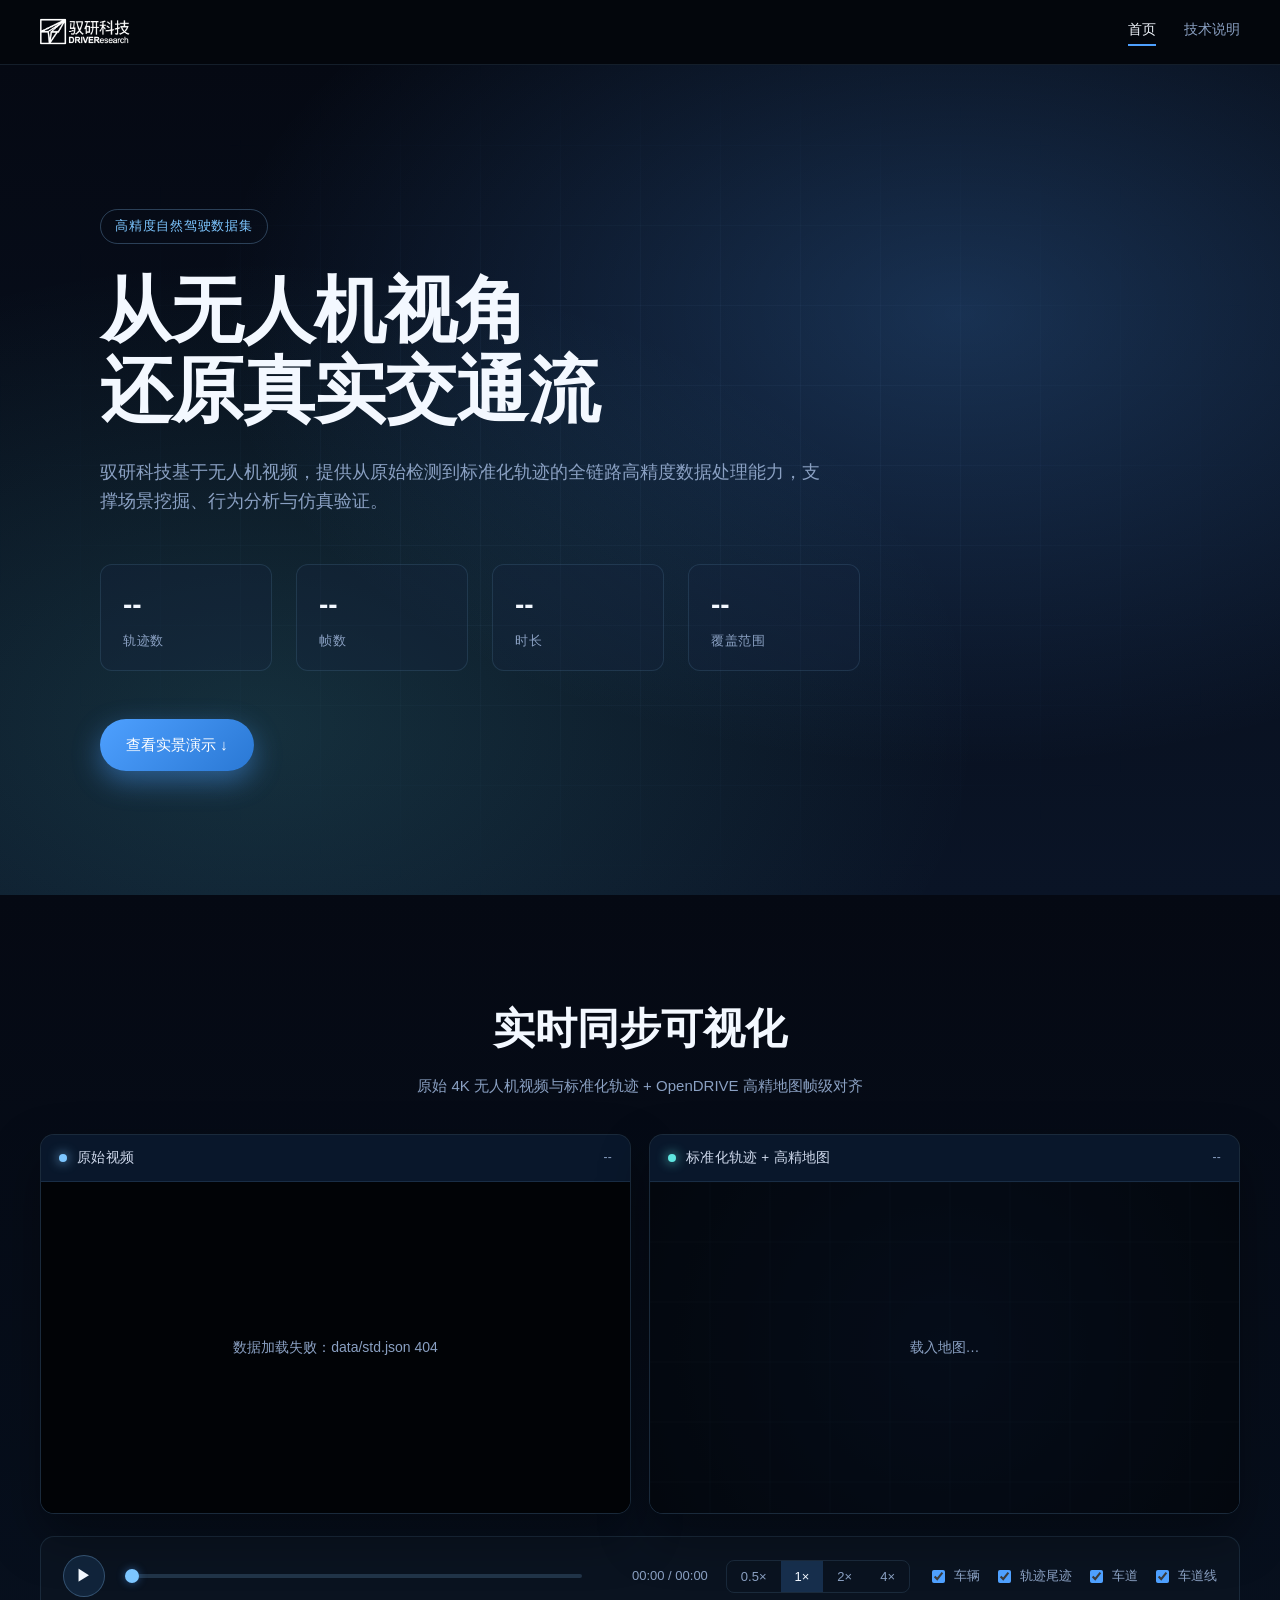
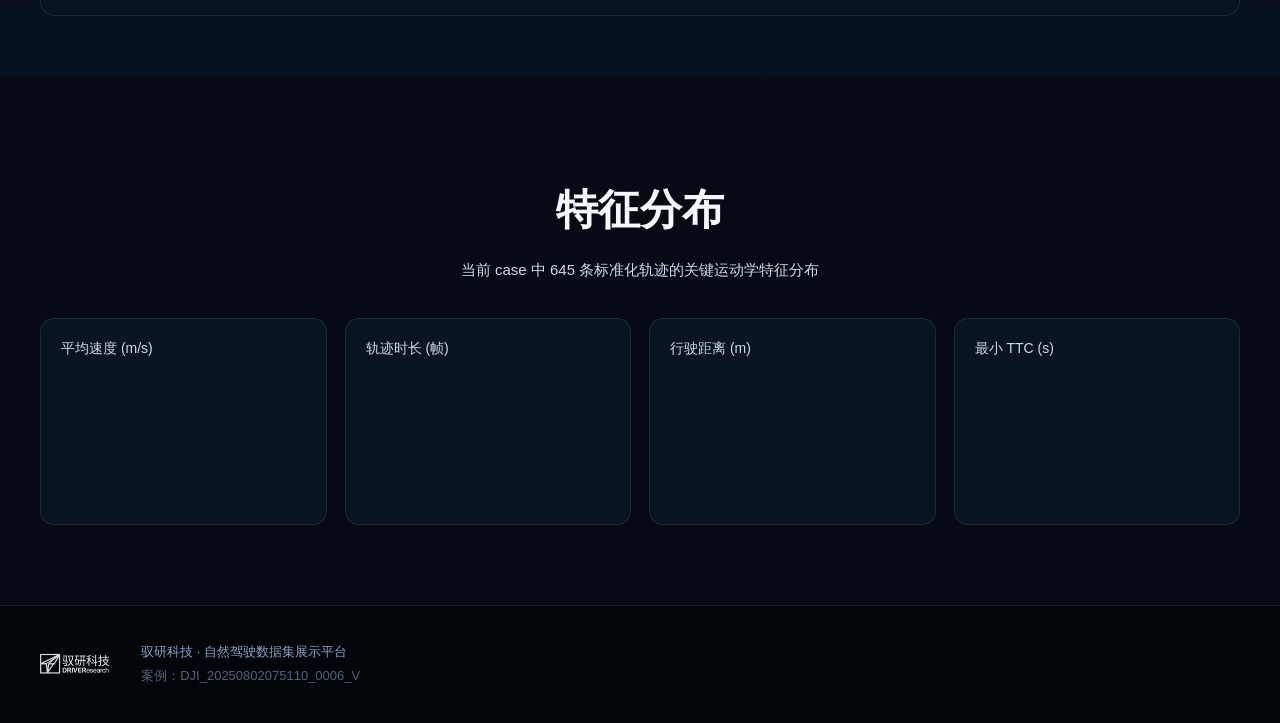
==== docs/index.html @ de08773f "init: 驭研科技对外宣传站点 - 静态站点（docs/）：首页 hero + 视频/地图同步舞台 + 特征分布 + 技术页 - 视频/地图按帧同步，世界坐标系 (m, y-up) 与 canvas" ====
<!DOCTYPE html>
<html lang="zh-CN">
<head>
    <meta charset="UTF-8">
    <meta name="viewport" content="width=device-width, initial-scale=1.0">
    <title>驭研科技 · 自然驾驶数据集</title>
    <link rel="stylesheet" href="style.css">
    <link rel="icon" href="logo/驭研科技Logo-图形-蓝色透明底.png">
</head>
<body class="page-home">

<header class="site-header">
    <a class="brand" href="index.html">
        <img src="logo/驭研科技Logo-图形&文字-白色透明底.png" alt="驭研科技">
    </a>
    <nav class="site-nav">
        <a href="index.html" class="active">首页</a>
        <a href="tech.html">技术说明</a>
    </nav>
</header>

<section class="hero">
    <div class="hero-bg" id="heroBg"></div>
    <div class="hero-inner">
        <div class="hero-eyebrow">高精度自然驾驶数据集</div>
        <h1 class="hero-title">从无人机视角<br>还原真实交通流</h1>
        <p class="hero-sub">驭研科技基于无人机视频，提供从原始检测到标准化轨迹的全链路高精度数据处理能力，支撑场景挖掘、行为分析与仿真验证。</p>
        <div class="hero-meta" id="heroMeta">
            <div class="meta-item"><span class="meta-num" id="kpiTracks">--</span><span class="meta-label">轨迹数</span></div>
            <div class="meta-item"><span class="meta-num" id="kpiFrames">--</span><span class="meta-label">帧数</span></div>
            <div class="meta-item"><span class="meta-num" id="kpiDuration">--</span><span class="meta-label">时长</span></div>
            <div class="meta-item"><span class="meta-num" id="kpiArea">--</span><span class="meta-label">覆盖范围</span></div>
        </div>
        <a href="#showcase" class="hero-cta">查看实景演示 ↓</a>
    </div>
</section>

<section class="showcase" id="showcase">
    <div class="showcase-head">
        <h2>实时同步可视化</h2>
        <p class="showcase-sub">原始 4K 无人机视频与标准化轨迹 + OpenDRIVE 高精地图帧级对齐</p>
    </div>

    <div class="stage" id="stage">
        <div class="stage-pane stage-video">
            <div class="pane-label">
                <span class="dot dot-blue"></span>
                <span>原始视频</span>
                <span class="pane-meta" id="videoMeta">--</span>
            </div>
            <div class="video-wrap" id="videoWrap">
                <video id="videoPlayer" preload="metadata" muted playsinline></video>
                <div class="video-loading" id="videoLoading">载入中…</div>
            </div>
        </div>

        <div class="stage-pane stage-map">
            <div class="pane-label">
                <span class="dot dot-cyan"></span>
                <span>标准化轨迹 + 高精地图</span>
                <span class="pane-meta" id="mapMeta">--</span>
            </div>
            <div class="map-wrap" id="mapWrap">
                <canvas id="mapCanvas"></canvas>
                <div class="map-loading" id="mapLoading">载入地图…</div>
            </div>
        </div>
    </div>

    <div class="stage-controls">
        <button id="playBtn" class="ctrl-btn" aria-label="播放/暂停">▶</button>
        <div class="seek">
            <input id="seekBar" type="range" min="0" max="1000" value="0" step="1">
            <span class="seek-time" id="seekTime">00:00 / 00:00</span>
        </div>
        <div class="speed-group" role="group" aria-label="播放速度">
            <button class="speed-btn" data-rate="0.5">0.5×</button>
            <button class="speed-btn active" data-rate="1">1×</button>
            <button class="speed-btn" data-rate="2">2×</button>
            <button class="speed-btn" data-rate="4">4×</button>
        </div>
        <div class="layer-group">
            <label class="toggle"><input type="checkbox" id="toggleBoxes" checked><span>车辆</span></label>
            <label class="toggle"><input type="checkbox" id="toggleTrails" checked><span>轨迹尾迹</span></label>
            <label class="toggle"><input type="checkbox" id="toggleLanes" checked><span>车道</span></label>
            <label class="toggle"><input type="checkbox" id="toggleMarkings" checked><span>车道线</span></label>
        </div>
    </div>
</section>

<section class="trends" id="trends">
    <div class="trends-head">
        <h2>特征分布</h2>
        <p>当前 case 中 645 条标准化轨迹的关键运动学特征分布</p>
    </div>
    <div class="trend-grid" id="trendGrid">
        <div class="trend-card"><h4>平均速度 (m/s)</h4><canvas data-feature="meanVelocity"></canvas></div>
        <div class="trend-card"><h4>轨迹时长 (帧)</h4><canvas data-feature="numFrames"></canvas></div>
        <div class="trend-card"><h4>行驶距离 (m)</h4><canvas data-feature="traveledDistance"></canvas></div>
        <div class="trend-card"><h4>最小 TTC (s)</h4><canvas data-feature="minTTC"></canvas></div>
    </div>
</section>

<footer class="site-footer">
    <div class="foot-inner">
        <img class="foot-logo" src="logo/驭研科技Logo-图形&文字-白色透明底.png" alt="驭研科技">
        <div class="foot-copy">
            <p>驭研科技 · 自然驾驶数据集展示平台</p>
            <p class="foot-dim">案例：<span id="footCase">--</span></p>
        </div>
    </div>
</footer>

<script src="app.js"></script>
</body>
</html>
---- docs/style.css ----
/* ================================================================
   驭研科技 · 宣传展示平台
   ================================================================ */

:root {
    --bg-deep: #04070d;
    --bg-mid: #0a1320;
    --bg-soft: #11203a;
    --line: rgba(140, 200, 255, 0.12);
    --line-strong: rgba(140, 200, 255, 0.28);
    --text-strong: #f3f8ff;
    --text: #cfd9ec;
    --text-dim: #8aa0c2;
    --accent: #4ea0ff;
    --accent-bright: #7dc6ff;
    --accent-glow: rgba(78, 160, 255, 0.45);
    --cyan: #5fe6e0;
    --warn: #ffb05c;
    --pane-radius: 14px;
}

* { box-sizing: border-box; }

html, body {
    margin: 0;
    padding: 0;
    background: var(--bg-deep);
    color: var(--text);
    font-family: -apple-system, BlinkMacSystemFont, "Segoe UI", "PingFang SC", "Microsoft YaHei",
                 "Helvetica Neue", Arial, sans-serif;
    font-size: 15px;
    line-height: 1.6;
    -webkit-font-smoothing: antialiased;
}

a { color: inherit; text-decoration: none; }
button { font-family: inherit; }

/* ===== Header ============================================== */
.site-header {
    position: sticky;
    top: 0;
    z-index: 50;
    display: flex;
    align-items: center;
    justify-content: space-between;
    padding: 14px 40px;
    background: rgba(4, 7, 13, 0.78);
    backdrop-filter: blur(14px);
    -webkit-backdrop-filter: blur(14px);
    border-bottom: 1px solid var(--line);
}
.brand img { height: 36px; display: block; }
.site-nav {
    display: flex;
    gap: 28px;
    font-size: 14px;
}
.site-nav a {
    color: var(--text-dim);
    padding-bottom: 4px;
    border-bottom: 2px solid transparent;
    transition: color 0.2s ease, border-color 0.2s ease;
}
.site-nav a:hover { color: var(--text-strong); }
.site-nav a.active {
    color: var(--text-strong);
    border-bottom-color: var(--accent);
}

/* ===== Hero ================================================ */
.hero {
    position: relative;
    min-height: calc(100vh - 70px);
    padding: 80px 60px 60px;
    overflow: hidden;
    display: flex;
    align-items: center;
}
.hero-bg {
    position: absolute;
    inset: 0;
    background:
        radial-gradient(ellipse at 75% 30%, rgba(78, 160, 255, 0.25), transparent 55%),
        radial-gradient(ellipse at 20% 80%, rgba(95, 230, 224, 0.14), transparent 50%),
        linear-gradient(180deg, #050913 0%, #0a1426 100%);
    z-index: 0;
}
.hero-bg::after {
    content: "";
    position: absolute;
    inset: 0;
    background-image:
        linear-gradient(rgba(140, 200, 255, 0.04) 1px, transparent 1px),
        linear-gradient(90deg, rgba(140, 200, 255, 0.04) 1px, transparent 1px);
    background-size: 80px 80px;
    mask-image: radial-gradient(ellipse at center, black 30%, transparent 75%);
    -webkit-mask-image: radial-gradient(ellipse at center, black 30%, transparent 75%);
}
.hero-inner {
    position: relative;
    z-index: 1;
    max-width: 1080px;
    margin: 0 auto;
    width: 100%;
}
.hero-eyebrow {
    display: inline-block;
    padding: 6px 14px;
    border: 1px solid var(--line-strong);
    border-radius: 999px;
    color: var(--accent-bright);
    font-size: 13px;
    letter-spacing: 0.06em;
    margin-bottom: 26px;
}
.hero-title {
    font-size: clamp(40px, 5.6vw, 72px);
    line-height: 1.12;
    margin: 0 0 28px;
    color: var(--text-strong);
    font-weight: 700;
    letter-spacing: -0.01em;
}
.hero-sub {
    max-width: 720px;
    font-size: 18px;
    color: var(--text-dim);
    margin: 0 0 48px;
}
.hero-meta {
    display: grid;
    grid-template-columns: repeat(4, minmax(120px, 1fr));
    gap: 24px;
    max-width: 760px;
    margin-bottom: 48px;
}
.meta-item {
    padding: 18px 22px;
    border: 1px solid var(--line);
    border-radius: 12px;
    background: rgba(20, 35, 60, 0.35);
}
.meta-num {
    display: block;
    font-size: 28px;
    color: var(--text-strong);
    font-weight: 600;
    font-feature-settings: "tnum";
}
.meta-label {
    display: block;
    color: var(--text-dim);
    font-size: 13px;
    margin-top: 4px;
    letter-spacing: 0.04em;
}
.hero-cta {
    display: inline-flex;
    align-items: center;
    gap: 8px;
    padding: 14px 26px;
    border-radius: 999px;
    background: linear-gradient(135deg, var(--accent), #2a78d4);
    color: white;
    font-weight: 500;
    box-shadow: 0 10px 28px var(--accent-glow);
    transition: transform 0.2s ease, box-shadow 0.2s ease;
}
.hero-cta:hover {
    transform: translateY(-2px);
    box-shadow: 0 14px 36px var(--accent-glow);
}

/* ===== Showcase ============================================ */
.showcase {
    padding: 100px 40px 60px;
    background: linear-gradient(180deg, #050913 0%, #07101e 100%);
}
.showcase-head, .trends-head {
    max-width: 1320px;
    margin: 0 auto 36px;
    text-align: center;
}
.showcase-head h2, .trends-head h2 {
    font-size: clamp(28px, 3.5vw, 42px);
    margin: 0 0 12px;
    color: var(--text-strong);
}
.showcase-sub {
    color: var(--text-dim);
    margin: 0;
}

.stage {
    max-width: 1440px;
    margin: 0 auto;
    display: grid;
    grid-template-columns: 1fr 1fr;
    gap: 18px;
}
@media (max-width: 1100px) {
    .stage { grid-template-columns: 1fr; }
}

.stage-pane {
    background: var(--bg-mid);
    border: 1px solid var(--line);
    border-radius: var(--pane-radius);
    overflow: hidden;
    box-shadow: 0 22px 50px rgba(0, 0, 0, 0.35);
}
.pane-label {
    display: flex;
    align-items: center;
    gap: 10px;
    padding: 12px 18px;
    background: rgba(10, 25, 50, 0.65);
    border-bottom: 1px solid var(--line);
    font-size: 13.5px;
    color: var(--text);
    letter-spacing: 0.02em;
}
.pane-meta {
    margin-left: auto;
    color: var(--text-dim);
    font-feature-settings: "tnum";
    font-size: 12px;
}
.dot {
    width: 8px;
    height: 8px;
    border-radius: 50%;
    box-shadow: 0 0 12px currentColor;
}
.dot-blue { background: var(--accent-bright); color: var(--accent-bright); }
.dot-cyan { background: var(--cyan); color: var(--cyan); }

.video-wrap, .map-wrap {
    position: relative;
    aspect-ratio: 16 / 9;
    background: #02050a;
}
.video-wrap video {
    width: 100%;
    height: 100%;
    object-fit: contain;
    background: black;
    display: block;
}
.video-wrap canvas, .map-wrap canvas {
    position: absolute;
    inset: 0;
    width: 100%;
    height: 100%;
    pointer-events: none;
}
.map-wrap canvas {
    pointer-events: auto;
    cursor: grab;
}
.video-loading, .map-loading {
    position: absolute;
    inset: 0;
    display: flex;
    align-items: center;
    justify-content: center;
    color: var(--text-dim);
    font-size: 14px;
    background: rgba(2, 5, 10, 0.6);
    transition: opacity 0.4s ease;
}
.video-loading.hide, .map-loading.hide {
    opacity: 0;
    pointer-events: none;
}

/* ===== Controls ============================================ */
.stage-controls {
    max-width: 1440px;
    margin: 22px auto 0;
    padding: 18px 22px;
    background: var(--bg-mid);
    border: 1px solid var(--line);
    border-radius: var(--pane-radius);
    display: flex;
    align-items: center;
    flex-wrap: wrap;
    gap: 18px;
}
.ctrl-btn {
    width: 42px;
    height: 42px;
    border-radius: 50%;
    border: 1px solid var(--line-strong);
    background: rgba(78, 160, 255, 0.12);
    color: var(--text-strong);
    font-size: 16px;
    cursor: pointer;
    transition: all 0.2s ease;
}
.ctrl-btn:hover {
    background: rgba(78, 160, 255, 0.22);
    border-color: var(--accent);
}
.seek {
    flex: 1 1 280px;
    display: flex;
    align-items: center;
    gap: 14px;
    min-width: 240px;
}
#seekBar {
    flex: 1;
    appearance: none;
    -webkit-appearance: none;
    height: 4px;
    background: rgba(140, 200, 255, 0.18);
    border-radius: 2px;
}
#seekBar::-webkit-slider-thumb {
    -webkit-appearance: none;
    width: 14px;
    height: 14px;
    border-radius: 50%;
    background: var(--accent-bright);
    box-shadow: 0 0 8px var(--accent-glow);
    cursor: pointer;
}
#seekBar::-moz-range-thumb {
    width: 14px;
    height: 14px;
    border-radius: 50%;
    background: var(--accent-bright);
    border: none;
}
.seek-time {
    font-feature-settings: "tnum";
    font-size: 13px;
    color: var(--text-dim);
    min-width: 110px;
    text-align: right;
}
.speed-group {
    display: inline-flex;
    border: 1px solid var(--line);
    border-radius: 8px;
    overflow: hidden;
}
.speed-btn {
    background: transparent;
    color: var(--text-dim);
    border: none;
    padding: 8px 14px;
    cursor: pointer;
    font-size: 13px;
    transition: all 0.18s ease;
}
.speed-btn:hover { color: var(--text-strong); }
.speed-btn.active {
    background: rgba(78, 160, 255, 0.2);
    color: var(--text-strong);
}
.layer-group {
    display: flex;
    gap: 14px;
    flex-wrap: wrap;
}
.toggle {
    display: inline-flex;
    align-items: center;
    gap: 6px;
    color: var(--text-dim);
    font-size: 13px;
    cursor: pointer;
    user-select: none;
}
.toggle input { accent-color: var(--accent); }
.toggle:hover { color: var(--text); }

/* ===== Trends ============================================== */
.trends {
    padding: 100px 40px 80px;
    background: #050a14;
}
.trend-grid {
    max-width: 1440px;
    margin: 0 auto;
    display: grid;
    grid-template-columns: repeat(auto-fit, minmax(280px, 1fr));
    gap: 18px;
}
.trend-card {
    background: var(--bg-mid);
    border: 1px solid var(--line);
    border-radius: var(--pane-radius);
    padding: 18px 20px 14px;
}
.trend-card h4 {
    font-size: 14px;
    color: var(--text);
    margin: 0 0 10px;
    font-weight: 500;
}
.trend-card canvas {
    width: 100%;
    height: 140px;
    display: block;
}

/* ===== Footer ============================================== */
.site-footer {
    background: #02050a;
    border-top: 1px solid var(--line);
    padding: 36px 40px;
    color: var(--text-dim);
    font-size: 13px;
}
.foot-inner {
    max-width: 1440px;
    margin: 0 auto;
    display: flex;
    align-items: center;
    gap: 24px;
}
.foot-logo { height: 28px; opacity: 0.85; }
.foot-copy p { margin: 0; }
.foot-dim { opacity: 0.6; margin-top: 4px !important; }

/* ===== Tech page =========================================== */
.tech-hero {
    padding: 90px 40px 60px;
    text-align: center;
    background: linear-gradient(180deg, #050913 0%, #0a1426 100%);
}
.tech-hero h1 {
    font-size: clamp(36px, 4.5vw, 56px);
    margin: 0 0 14px;
    color: var(--text-strong);
}
.tech-hero p {
    color: var(--text-dim);
    max-width: 700px;
    margin: 0 auto;
}

.pipeline {
    max-width: 1280px;
    margin: 0 auto;
    padding: 60px 40px;
}
.pipeline-flow {
    display: grid;
    grid-template-columns: repeat(6, 1fr);
    gap: 14px;
    margin-bottom: 60px;
}
@media (max-width: 1100px) { .pipeline-flow { grid-template-columns: repeat(3, 1fr); } }
@media (max-width: 700px) { .pipeline-flow { grid-template-columns: repeat(2, 1fr); } }

.pipe-step {
    position: relative;
    padding: 22px 18px;
    background: var(--bg-mid);
    border: 1px solid var(--line);
    border-radius: 12px;
    transition: transform 0.2s ease, border-color 0.2s ease;
}
.pipe-step:hover {
    transform: translateY(-4px);
    border-color: var(--accent);
}
.pipe-step .step-num {
    color: var(--accent-bright);
    font-size: 12px;
    letter-spacing: 0.1em;
    margin-bottom: 6px;
}
.pipe-step h3 {
    font-size: 16px;
    color: var(--text-strong);
    margin: 0 0 10px;
}
.pipe-step p {
    font-size: 13px;
    color: var(--text-dim);
    margin: 0;
    line-height: 1.55;
}

.modules {
    max-width: 1280px;
    margin: 0 auto;
    padding: 0 40px 100px;
}
.modules h2 {
    font-size: clamp(26px, 3vw, 36px);
    margin: 0 0 30px;
    color: var(--text-strong);
}
.module-grid {
    display: grid;
    grid-template-columns: repeat(auto-fit, minmax(300px, 1fr));
    gap: 18px;
}
.module-card {
    background: var(--bg-mid);
    border: 1px solid var(--line);
    border-radius: 12px;
    padding: 26px;
}
.module-card h3 {
    font-size: 17px;
    color: var(--text-strong);
    margin: 0 0 14px;
    display: flex;
    align-items: center;
    gap: 10px;
}
.module-card .mod-tag {
    display: inline-block;
    font-size: 11px;
    color: var(--accent-bright);
    background: rgba(78, 160, 255, 0.14);
    border: 1px solid rgba(78, 160, 255, 0.3);
    border-radius: 4px;
    padding: 2px 8px;
    letter-spacing: 0.06em;
}
.module-card ul {
    margin: 0;
    padding-left: 18px;
    color: var(--text-dim);
    font-size: 13.5px;
    line-height: 1.75;
}
.module-card ul li::marker { color: var(--accent); }

.accuracy {
    max-width: 1280px;
    margin: 0 auto;
    padding: 0 40px 120px;
}
.accuracy h2 {
    font-size: clamp(26px, 3vw, 36px);
    margin: 0 0 18px;
    color: var(--text-strong);
}
.accuracy p { color: var(--text-dim); }
.accuracy-placeholder {
    margin-top: 24px;
    padding: 60px 40px;
    background: var(--bg-mid);
    border: 1px dashed var(--line-strong);
    border-radius: 12px;
    text-align: center;
    color: var(--text-dim);
    font-size: 14px;
}

/* ===== misc ================================================ */
@media (max-width: 768px) {
    .site-header { padding: 12px 20px; }
    .hero { padding: 50px 20px 40px; }
    .hero-meta { grid-template-columns: repeat(2, 1fr); }
    .showcase, .trends { padding-left: 20px; padding-right: 20px; }
    .stage-controls { padding: 14px; }
}
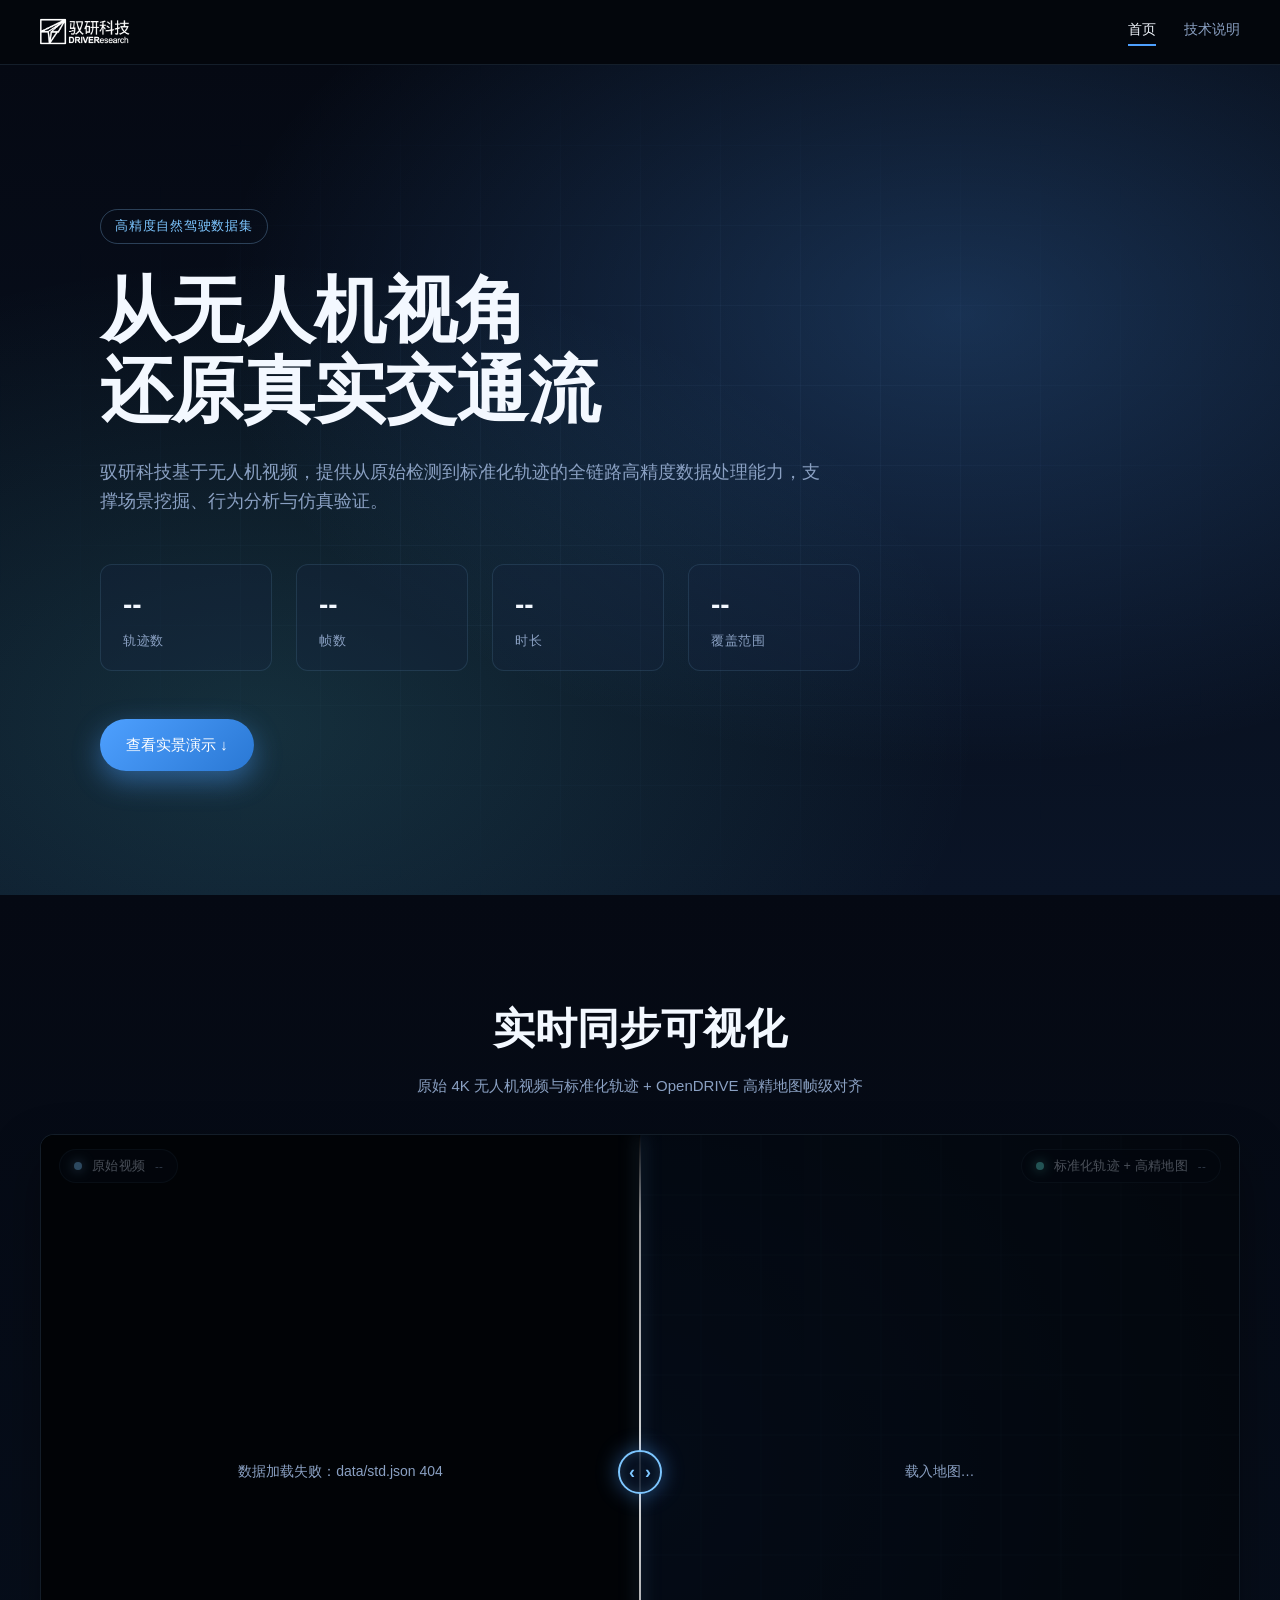
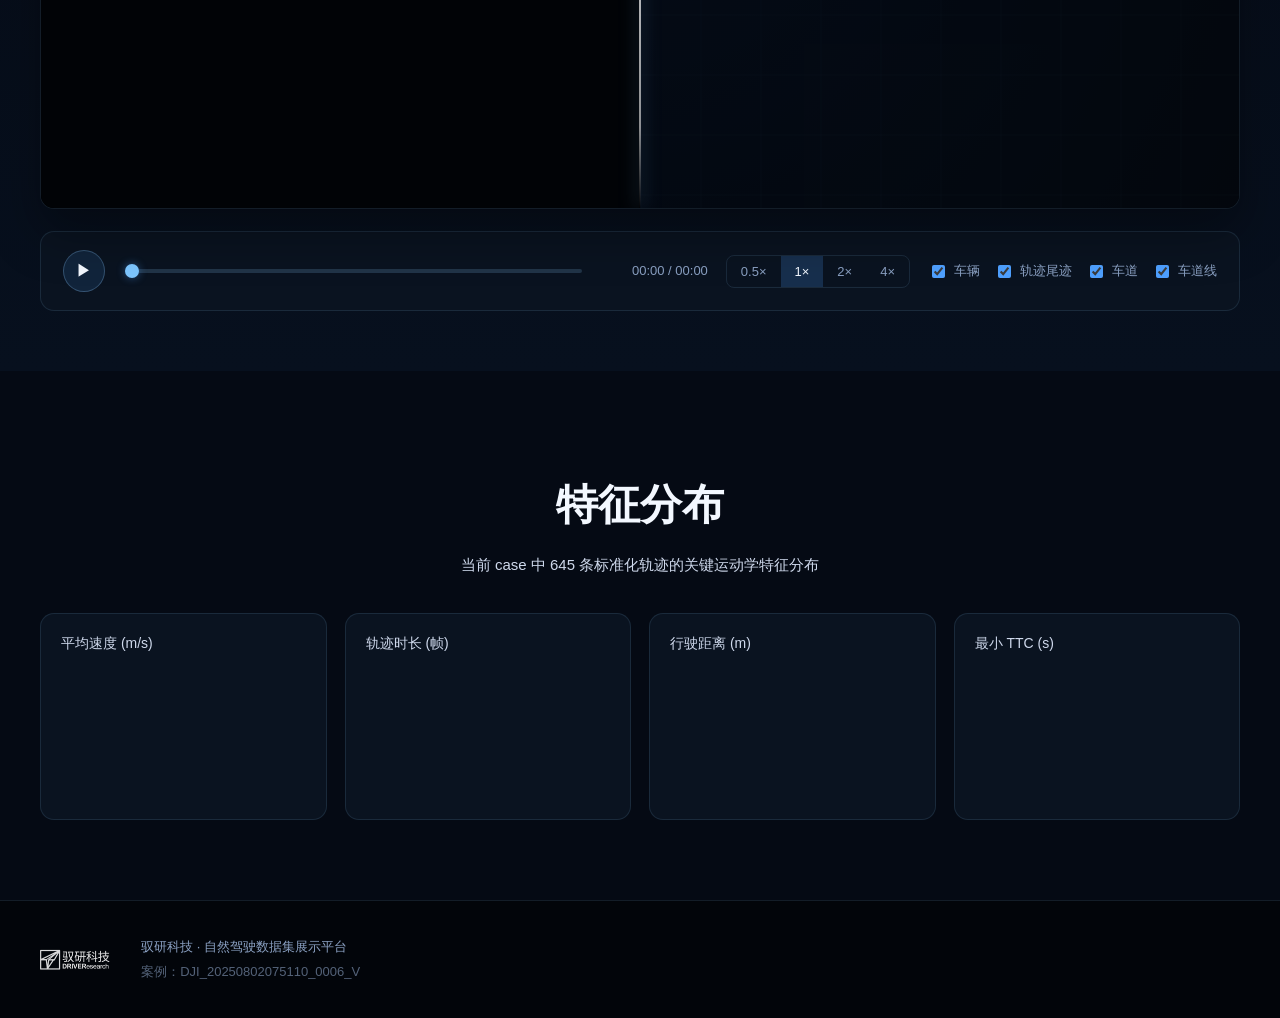
==== commit cdffe141: "feat: 视频与轨迹地图改为对比滑块视图，并按 0.075 m/px 标定空间对齐 - 合并左右两块面板为单一对比容器，叠放视频与地图，clip-path 实现左右遮罩 - 中间圆形 handle " ====
--- a/docs/index.html
+++ b/docs/index.html
@@ -42,27 +42,30 @@
     </div>
 
     <div class="stage" id="stage">
-        <div class="stage-pane stage-video">
-            <div class="pane-label">
-                <span class="dot dot-blue"></span>
-                <span>原始视频</span>
-                <span class="pane-meta" id="videoMeta">--</span>
+        <div class="compare" id="compare" style="--split-pos: 50%;">
+            <div class="compare-layer compare-video">
+                <video id="videoPlayer" preload="metadata" muted playsinline></video>
+                <div class="compare-tag tag-left">
+                    <span class="dot dot-blue"></span>
+                    <span>原始视频</span>
+                    <span class="pane-meta" id="videoMeta">--</span>
+                </div>
             </div>
-            <div class="video-wrap" id="videoWrap">
-                <video id="videoPlayer" preload="metadata" muted playsinline></video>
-                <div class="video-loading" id="videoLoading">载入中…</div>
+            <div class="compare-layer compare-map">
+                <canvas id="mapCanvas"></canvas>
+                <div class="compare-tag tag-right">
+                    <span class="dot dot-cyan"></span>
+                    <span>标准化轨迹 + 高精地图</span>
+                    <span class="pane-meta" id="mapMeta">--</span>
+                </div>
             </div>
-        </div>
-
-        <div class="stage-pane stage-map">
-            <div class="pane-label">
-                <span class="dot dot-cyan"></span>
-                <span>标准化轨迹 + 高精地图</span>
-                <span class="pane-meta" id="mapMeta">--</span>
-            </div>
-            <div class="map-wrap" id="mapWrap">
-                <canvas id="mapCanvas"></canvas>
-                <div class="map-loading" id="mapLoading">载入地图…</div>
+            <div class="video-loading" id="videoLoading">载入视频…</div>
+            <div class="map-loading" id="mapLoading">载入地图…</div>
+            <div class="compare-divider" id="compareDivider" role="separator" aria-orientation="vertical" aria-label="拖动以对比视频与轨迹地图">
+                <div class="compare-handle" tabindex="0">
+                    <span class="arrow arrow-left">‹</span>
+                    <span class="arrow arrow-right">›</span>
+                </div>
             </div>
         </div>
     </div>
--- a/docs/style.css
+++ b/docs/style.css
@@ -195,37 +195,72 @@
 .stage {
     max-width: 1440px;
     margin: 0 auto;
-    display: grid;
-    grid-template-columns: 1fr 1fr;
-    gap: 18px;
-}
-@media (max-width: 1100px) {
-    .stage { grid-template-columns: 1fr; }
-}
-
-.stage-pane {
-    background: var(--bg-mid);
+}
+
+.compare {
+    position: relative;
+    aspect-ratio: 16 / 9;
+    background: #02050a;
     border: 1px solid var(--line);
     border-radius: var(--pane-radius);
     overflow: hidden;
     box-shadow: 0 22px 50px rgba(0, 0, 0, 0.35);
-}
-.pane-label {
+    user-select: none;
+    -webkit-user-select: none;
+}
+
+.compare-layer {
+    position: absolute;
+    inset: 0;
+    overflow: hidden;
+}
+.compare-video {
+    /* 视频层只显示分隔线左侧 */
+    clip-path: inset(0 calc(100% - var(--split-pos)) 0 0);
+}
+.compare-map {
+    /* 地图层只显示分隔线右侧 */
+    clip-path: inset(0 0 0 var(--split-pos));
+}
+
+.compare-video video {
+    width: 100%;
+    height: 100%;
+    object-fit: contain;
+    background: black;
+    display: block;
+}
+.compare-map canvas {
+    position: absolute;
+    inset: 0;
+    width: 100%;
+    height: 100%;
+}
+
+.compare-tag {
+    position: absolute;
+    top: 14px;
     display: flex;
     align-items: center;
     gap: 10px;
-    padding: 12px 18px;
-    background: rgba(10, 25, 50, 0.65);
-    border-bottom: 1px solid var(--line);
-    font-size: 13.5px;
+    padding: 6px 14px;
+    background: rgba(4, 10, 22, 0.72);
+    border: 1px solid var(--line);
+    border-radius: 999px;
+    backdrop-filter: blur(8px);
+    -webkit-backdrop-filter: blur(8px);
+    font-size: 12.5px;
     color: var(--text);
     letter-spacing: 0.02em;
-}
+    pointer-events: none;
+    white-space: nowrap;
+}
+.compare-tag.tag-left { left: 18px; }
+.compare-tag.tag-right { right: 18px; }
 .pane-meta {
-    margin-left: auto;
     color: var(--text-dim);
     font-feature-settings: "tnum";
-    font-size: 12px;
+    font-size: 11.5px;
 }
 .dot {
     width: 8px;
@@ -236,40 +271,74 @@
 .dot-blue { background: var(--accent-bright); color: var(--accent-bright); }
 .dot-cyan { background: var(--cyan); color: var(--cyan); }
 
-.video-wrap, .map-wrap {
-    position: relative;
-    aspect-ratio: 16 / 9;
-    background: #02050a;
-}
-.video-wrap video {
-    width: 100%;
-    height: 100%;
-    object-fit: contain;
-    background: black;
-    display: block;
-}
-.video-wrap canvas, .map-wrap canvas {
-    position: absolute;
-    inset: 0;
-    width: 100%;
-    height: 100%;
+.compare-divider {
+    position: absolute;
+    top: 0;
+    bottom: 0;
+    left: var(--split-pos);
+    width: 2px;
+    background: linear-gradient(180deg,
+        rgba(255, 255, 255, 0.0) 0%,
+        rgba(255, 255, 255, 0.55) 12%,
+        rgba(255, 255, 255, 0.85) 50%,
+        rgba(255, 255, 255, 0.55) 88%,
+        rgba(255, 255, 255, 0.0) 100%);
+    transform: translateX(-1px);
+    box-shadow: 0 0 18px rgba(125, 198, 255, 0.55);
+    z-index: 4;
     pointer-events: none;
 }
-.map-wrap canvas {
+.compare-handle {
+    position: absolute;
+    top: 50%;
+    left: 50%;
+    transform: translate(-50%, -50%);
+    width: 44px;
+    height: 44px;
+    border-radius: 50%;
+    background: rgba(8, 18, 36, 0.85);
+    border: 2px solid var(--accent-bright);
+    box-shadow: 0 0 22px var(--accent-glow), inset 0 0 12px rgba(125, 198, 255, 0.18);
+    display: flex;
+    align-items: center;
+    justify-content: space-between;
+    padding: 0 9px;
+    cursor: ew-resize;
     pointer-events: auto;
-    cursor: grab;
-}
+    transition: transform 0.15s ease, box-shadow 0.2s ease;
+    touch-action: none;
+}
+.compare-handle:hover,
+.compare-handle:focus-visible {
+    transform: translate(-50%, -50%) scale(1.08);
+    box-shadow: 0 0 28px var(--accent-glow), inset 0 0 14px rgba(125, 198, 255, 0.28);
+    outline: none;
+}
+.compare-handle .arrow {
+    color: var(--accent-bright);
+    font-size: 18px;
+    line-height: 1;
+    font-weight: 700;
+    pointer-events: none;
+}
+
+.compare.dragging .compare-handle { cursor: ew-resize; }
+
 .video-loading, .map-loading {
     position: absolute;
-    inset: 0;
+    top: 0;
+    bottom: 0;
     display: flex;
     align-items: center;
     justify-content: center;
     color: var(--text-dim);
     font-size: 14px;
-    background: rgba(2, 5, 10, 0.6);
+    background: rgba(2, 5, 10, 0.65);
     transition: opacity 0.4s ease;
-}
+    z-index: 3;
+}
+.video-loading { left: 0; right: 50%; }
+.map-loading { left: 50%; right: 0; }
 .video-loading.hide, .map-loading.hide {
     opacity: 0;
     pointer-events: none;
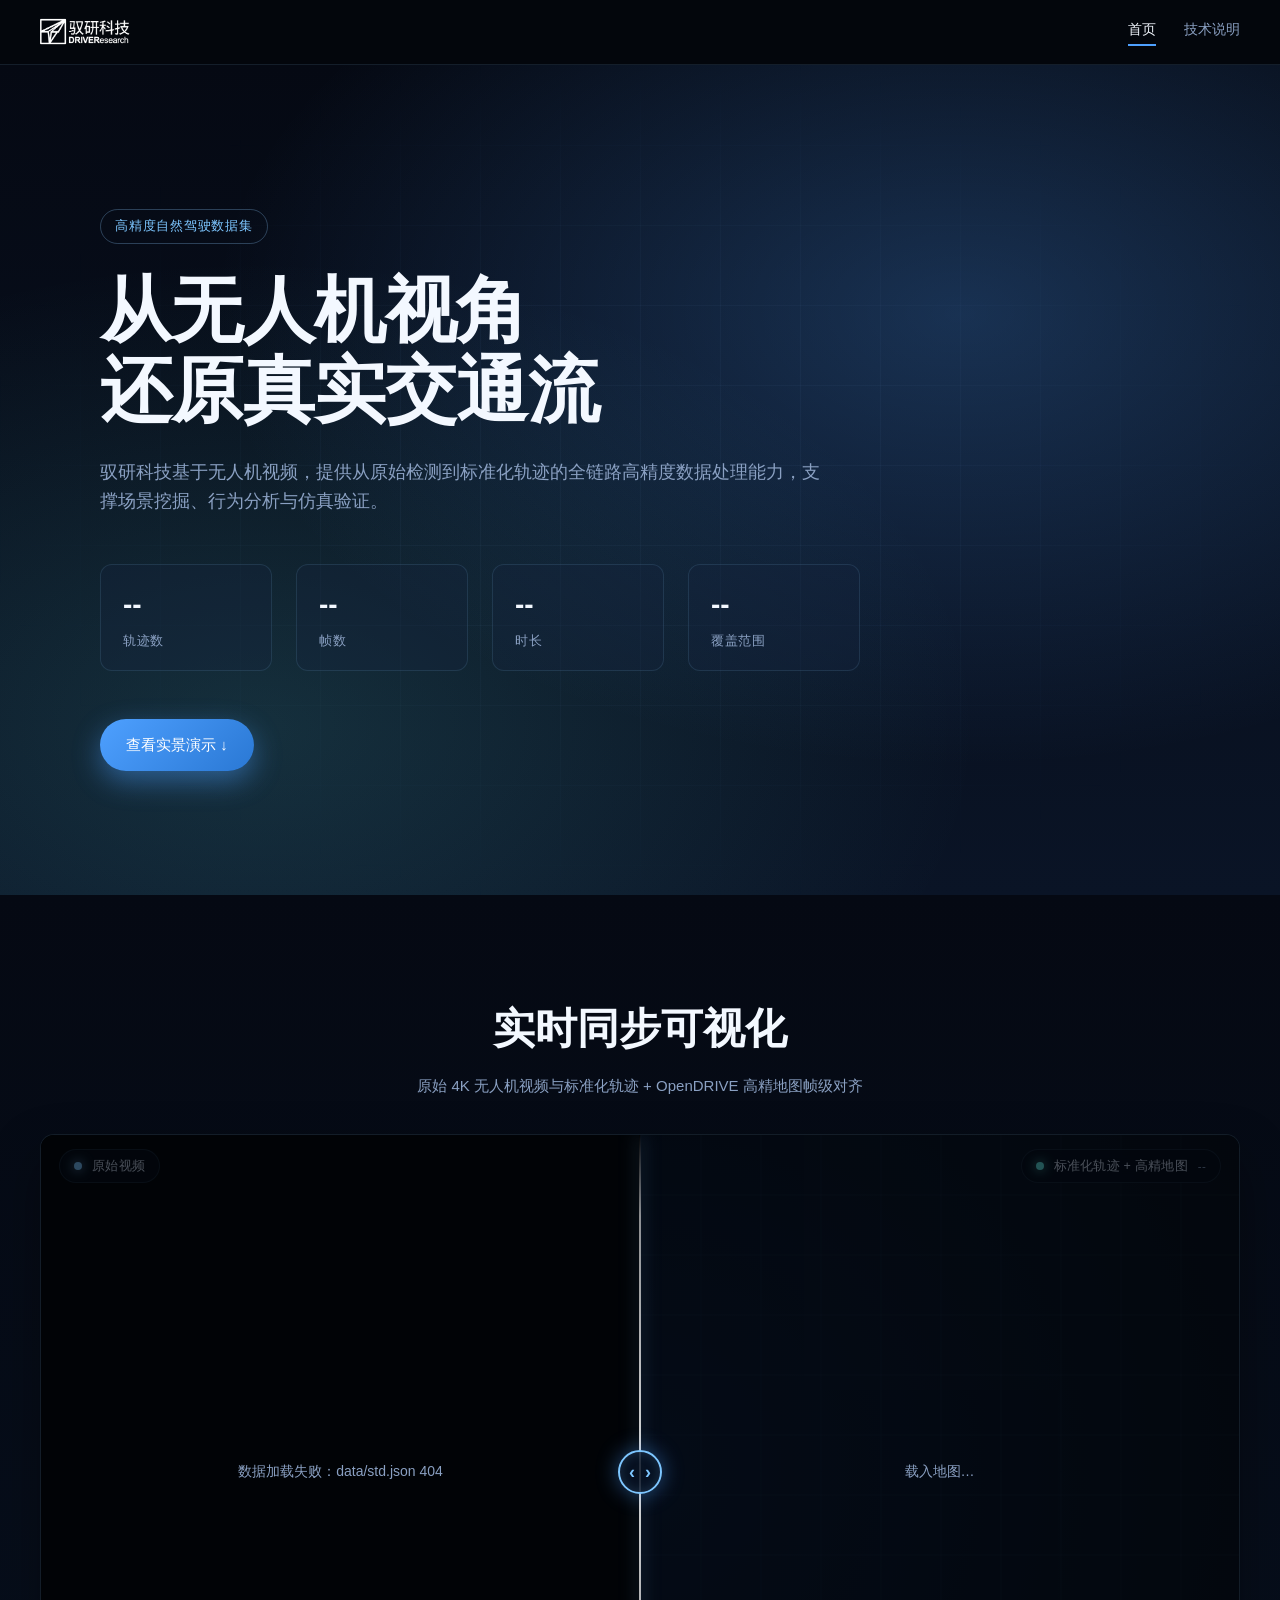
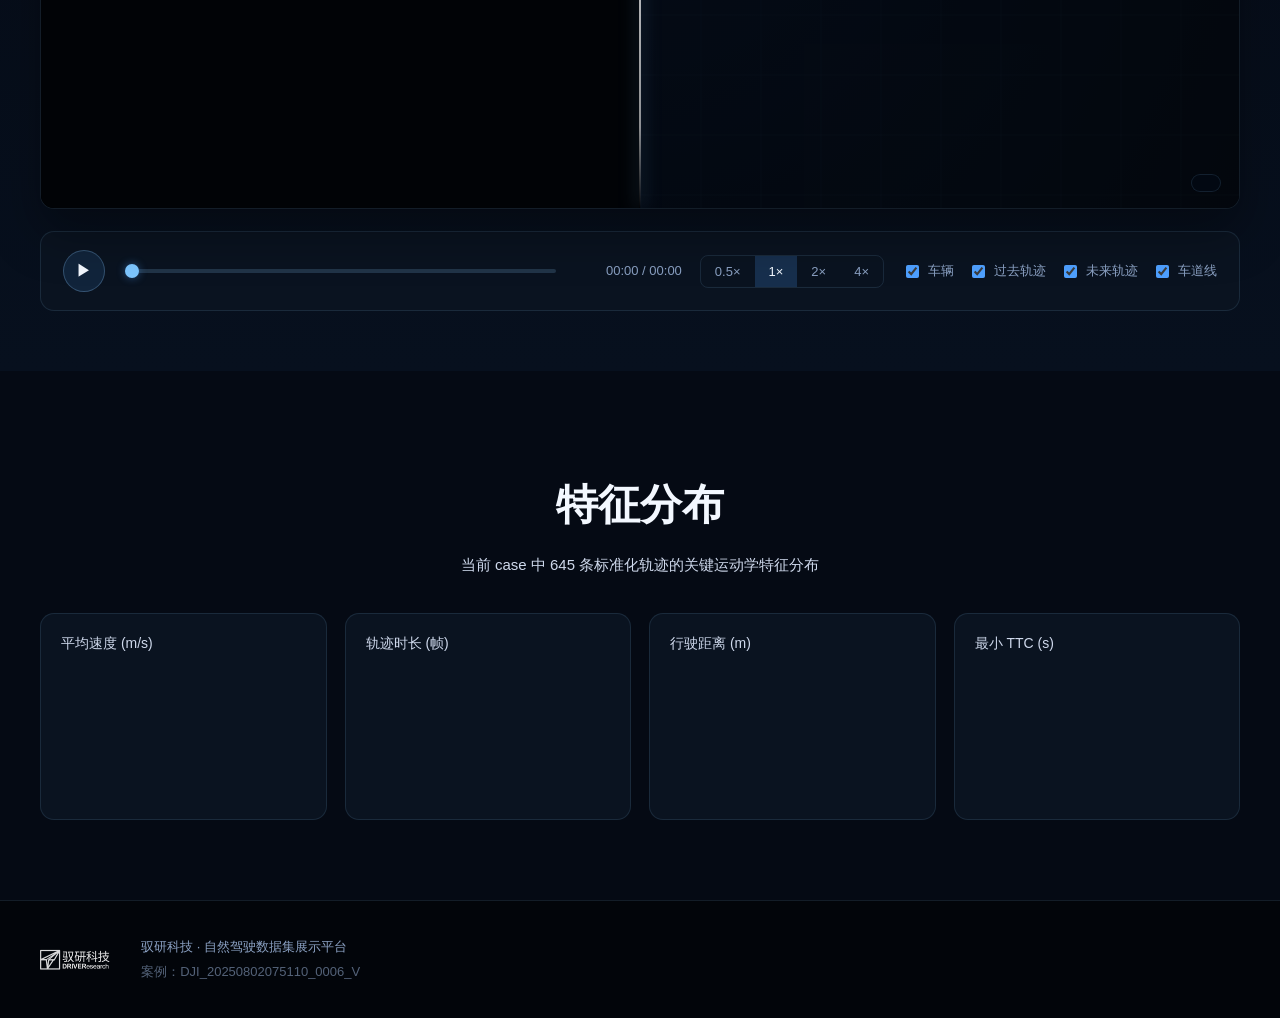
==== commit eae18b99: "feat: 轨迹视图按车型上色，未来轨迹默认可见，移除车道填充 - 车辆按 meta.class 分 car/truck/bus 三类，配独立色板 - 右下角加车型图例 overlay，舞台两侧均可见" ====
--- a/docs/index.html
+++ b/docs/index.html
@@ -48,7 +48,6 @@
                 <div class="compare-tag tag-left">
                     <span class="dot dot-blue"></span>
                     <span>原始视频</span>
-                    <span class="pane-meta" id="videoMeta">--</span>
                 </div>
             </div>
             <div class="compare-layer compare-map">
@@ -67,6 +66,7 @@
                     <span class="arrow arrow-right">›</span>
                 </div>
             </div>
+            <div class="map-legend" id="mapLegend" aria-label="车辆类型图例"></div>
         </div>
     </div>
 
@@ -84,8 +84,8 @@
         </div>
         <div class="layer-group">
             <label class="toggle"><input type="checkbox" id="toggleBoxes" checked><span>车辆</span></label>
-            <label class="toggle"><input type="checkbox" id="toggleTrails" checked><span>轨迹尾迹</span></label>
-            <label class="toggle"><input type="checkbox" id="toggleLanes" checked><span>车道</span></label>
+            <label class="toggle"><input type="checkbox" id="togglePastTrail" checked><span>过去轨迹</span></label>
+            <label class="toggle"><input type="checkbox" id="toggleFutureTrail" checked><span>未来轨迹</span></label>
             <label class="toggle"><input type="checkbox" id="toggleMarkings" checked><span>车道线</span></label>
         </div>
     </div>
--- a/docs/style.css
+++ b/docs/style.css
@@ -324,6 +324,46 @@
 
 .compare.dragging .compare-handle { cursor: ew-resize; }
 
+/* ===== Vehicle type legend (overlay on stage) =============== */
+.map-legend {
+    position: absolute;
+    right: 18px;
+    bottom: 16px;
+    z-index: 5;
+    display: flex;
+    flex-wrap: wrap;
+    gap: 6px 14px;
+    align-items: center;
+    padding: 8px 14px;
+    background: rgba(4, 10, 22, 0.72);
+    border: 1px solid var(--line);
+    border-radius: 10px;
+    backdrop-filter: blur(8px);
+    -webkit-backdrop-filter: blur(8px);
+    color: var(--text);
+    font-size: 12px;
+    letter-spacing: 0.02em;
+    pointer-events: none;
+}
+.map-legend .legend-title {
+    color: var(--text-dim);
+    font-size: 11.5px;
+    margin-right: 4px;
+    letter-spacing: 0.06em;
+}
+.map-legend .legend-item {
+    display: inline-flex;
+    align-items: center;
+    gap: 6px;
+    color: var(--text);
+}
+.map-legend .legend-swatch {
+    width: 14px;
+    height: 4px;
+    border-radius: 2px;
+    box-shadow: 0 0 8px currentColor;
+}
+
 .video-loading, .map-loading {
     position: absolute;
     top: 0;
